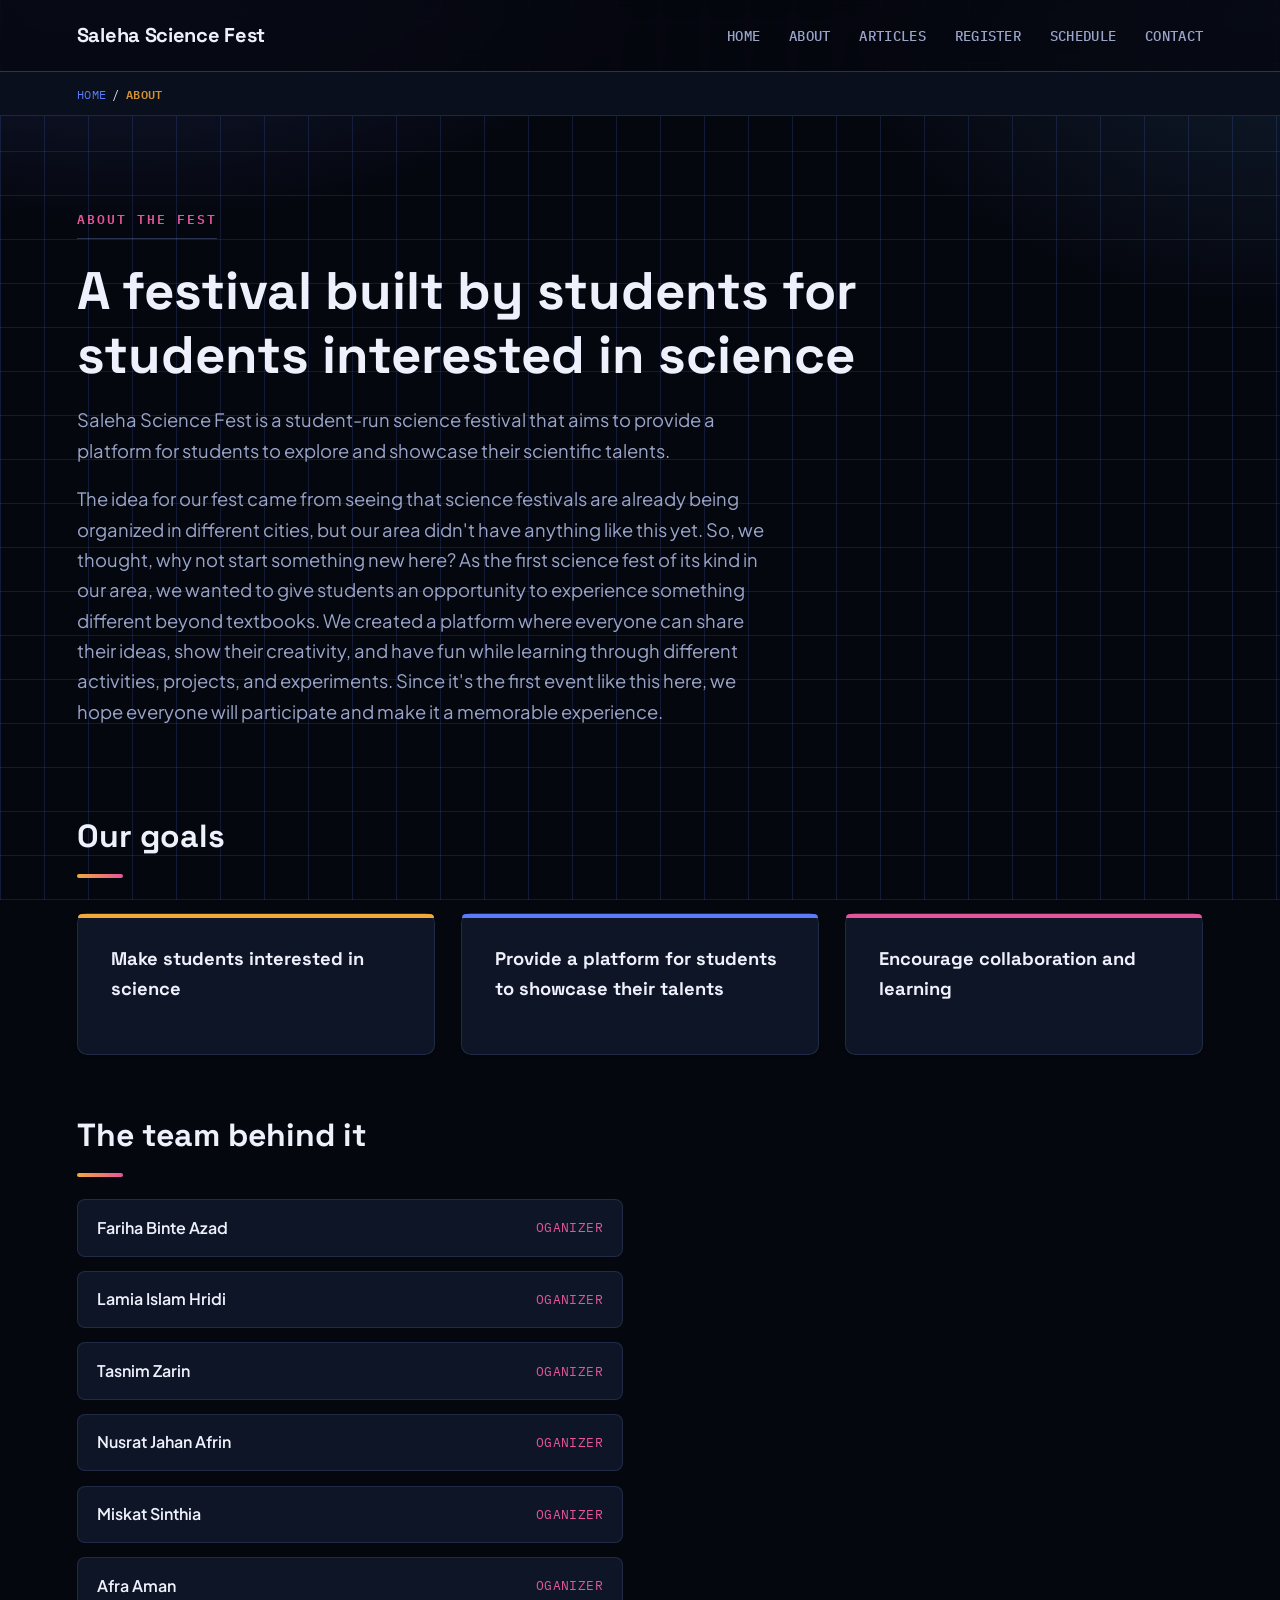
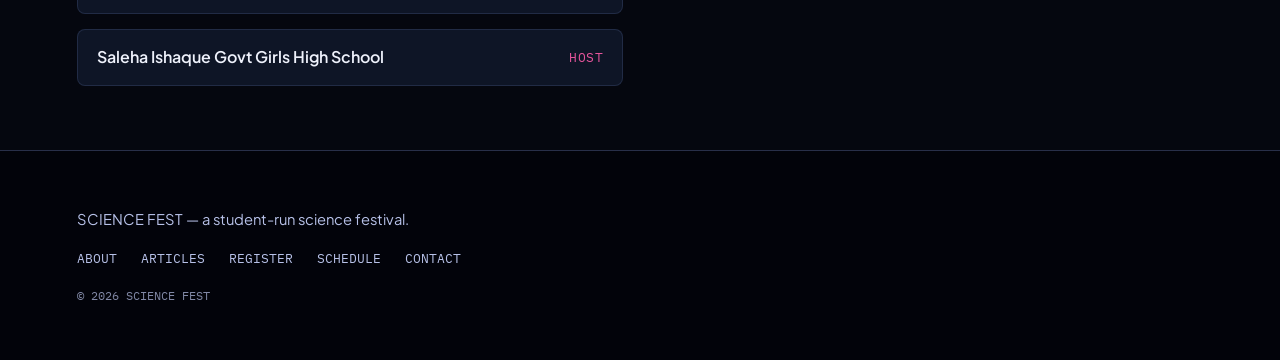
==== about.html @ f6607353 "Add files via upload" ====
<!DOCTYPE html>
<html lang="en">
<head>
<meta charset="UTF-8">
<meta name="viewport" content="width=device-width, initial-scale=1.0">
<title>Saleha Science Fest — About</title>
<link rel="stylesheet" href="interactions.css">
<link rel="stylesheet" href="style.css">
</head>
<body>

<header class="site-header">
  <a href="index.html" class="logo">Saleha Science Fest</a>
  <nav class="site-nav">
    <ul>
      <li><a href="index.html">Home</a></li>
      <li><a href="about.html">About</a></li>
      <li><a href="articles.html">Articles</a></li>
      <li><a href="register.html">Register</a></li>
      <li><a href="schedule.html">Schedule</a></li>
      <li><a href="contact.html">Contact</a></li>
    </ul>
  </nav>
</header>

<nav class="breadcrumb-wrap" aria-label="Breadcrumb">
  <ol class="breadcrumb">
    <li><a href="index.html">Home</a></li>
    <li aria-current="page">About</li>
  </ol>
</nav>

<main>

  <section class="page-intro">
    <p class="eyebrow">About the fest</p>
    <h1>A festival built by students for students interested in science</h1>
    <p class="lead">
      Saleha Science Fest is a student-run science festival that aims to provide a platform for students to explore and showcase their scientific talents.
    </p>
    <p class="lead">
      The idea for our fest came from seeing that science festivals are already being organized in different cities, but our area didn't have anything like this yet.
       So, we thought, why not start something new here? 
       As the first science fest of its kind in our area, we wanted to give students an opportunity to experience something different beyond textbooks.
        We created a platform where everyone can share their ideas, show their creativity, and have fun while learning through different activities, projects, and experiments.
         Since it's the first event like this here, we hope everyone will participate and make it a memorable experience.
    </p>
  </section>

  <section class="about-focus">
    <h2>Our goals</h2>
    <div class="focus-list">
      <article class="focus-item">
        <h3>Make students interested in science</h3>
      </article>
      <article class="focus-item">
        <h3>Provide a platform for students to showcase their talents</h3>
      </article>
      <article class="focus-item">
        <h3>Encourage collaboration and learning</h3>
      </article>
    </div>
  </section>

  <section class="about-team">
    <h2>The team behind it</h2>
    <ul class="team-list">
      <li>
        <span class="team-name">Fariha Binte Azad</span>
        <span class="team-role">Oganizer</span>
      </li>
      <li>
        <span class="team-name">Lamia Islam Hridi</span>
        <span class="team-role">Oganizer</span>
      </li>
      <li>
        <span class="team-name">Tasnim Zarin</span>
        <span class="team-role">Oganizer</span>
      </li>

      <li>
        <span class="team-name">Nusrat Jahan Afrin</span>
        <span class="team-role">Oganizer</span>
      </li>
      <li>
        <span class="team-name">Miskat Sinthia</span>
        <span class="team-role">Oganizer</span>
      </li>
      <li>
        <span class="team-name">Afra Aman</span>
        <span class="team-role">Oganizer</span>
      </li>
      <li>
        <span class="team-name">Saleha Ishaque Govt Girls High School</span>
        <span class="team-role">Host</span>
      </li>
    </ul>
  </section>

</main>

<footer class="site-footer">
  <p>SCIENCE FEST — a student-run science festival.</p>
  <ul class="footer-links">
    <li><a href="about.html">About</a></li>
    <li><a href="articles.html">Articles</a></li>
    <li><a href="register.html">Register</a></li>
    <li><a href="schedule.html">Schedule</a></li>
    <li><a href="contact.html">Contact</a></li>
  </ul>
  <p class="footer-note">© 2026 SCIENCE FEST</p>
</footer>

</body>
</html>
---- interactions.css ----
@view-transition {
  navigation: auto;
}

::view-transition-old(root) {
  animation: site-fade-out 180ms ease-out both;
}

/* Incoming (new) page: fade + grow in from slightly smaller */
::view-transition-new(root) {
  animation: site-fade-in 220ms ease-in both;
}

@keyframes site-fade-out {
  from { opacity: 1; transform: scale(1); }
  to   { opacity: 0; transform: scale(0.98); }
}

@keyframes site-fade-in {
  from { opacity: 0; transform: scale(1.02); }
  to   { opacity: 1; transform: scale(1); }
}

/* 2. Breadcrumb layout only — no visual styling */
.breadcrumb {
  display: flex;
  flex-wrap: wrap;
  align-items: center;
  gap: 6px;
  list-style: none;
  padding: 0;
  margin: 0;
}

.breadcrumb li {
  display: flex;
  align-items: center;
  gap: 6px;
}

.breadcrumb li:not(:last-child)::after {
  content: "/";
}

.breadcrumb a {
  text-decoration: none;
}

.breadcrumb [aria-current="page"] {
  font-weight: 600;
}
---- style.css ----
/* ============================================================
   style.css — Saleha Science Fest
   ------------------------------------------------------------
   Direction: a dark research-lab notebook — deep navy-black
   ground, faint blue graph-paper grid, and marker-pen accents.
   Three "specimen" accent colors (indigo / amber / magenta)
   standing in for the three basic atomic particles, plus a mono
   "instrument label" type for eyebrows/tags/data.

   Palette:
     --c-bg      #05070f  near-black navy ground
     --c-panel   #0e1526  card fill
     --c-ink     #eef1fb  primary text (near-white)
     --c-sub     #9aa5c9  secondary text (muted blue-grey)
     --c-indigo  #5b7cfa  primary accent — electrons / links
     --c-amber   #f2a93c  secondary accent — nucleus / CTAs
     --c-magenta #e6559c  tertiary accent — highlights, tags
     --c-line    rgba(150,175,255,.14)  hairline borders

   Type:
     Space Grotesk   — headings / display
     Plus Jakarta Sans — body copy
     IBM Plex Mono   — eyebrows, tags, timestamps, breadcrumb
   ============================================================ */

@import url('https://fonts.googleapis.com/css2?family=Space+Grotesk:wght@500;600;700&family=Plus+Jakarta+Sans:wght@400;500;600&family=IBM+Plex+Mono:wght@400;500;600&display=swap');

:root {
  --c-bg: #05070f;
  --c-bg-soft: #0a0f1e;
  --c-panel: #0e1526;
  --c-panel-soft: #121a30;
  --c-line: rgba(150, 175, 255, 0.14);
  --c-line-strong: rgba(150, 175, 255, 0.26);

  --c-ink: #eef1fb;
  --c-sub: #9aa5c9;

  --c-indigo: #5b7cfa;
  --c-amber: #f2a93c;
  --c-magenta: #e6559c;

  --font-display: 'Space Grotesk', system-ui, sans-serif;
  --font-body: 'Plus Jakarta Sans', system-ui, -apple-system, "Segoe UI", Roboto, sans-serif;
  --font-mono: 'IBM Plex Mono', ui-monospace, "SFMono-Regular", Menlo, monospace;

  --grid-line: rgba(91, 124, 250, 0.16);
}

* {
  box-sizing: border-box;
}

body {
  margin: 0;
  padding: 0;
  font-family: var(--font-body);
  color: var(--c-ink);
  line-height: 1.65;
  min-height: 100vh;
  position: relative;
  text-align: left;

  background:
    repeating-linear-gradient(0deg, var(--grid-line) 0px, var(--grid-line) 1px, transparent 1px, transparent 44px),
    repeating-linear-gradient(90deg, var(--grid-line) 0px, var(--grid-line) 1px, transparent 1px, transparent 44px),
    radial-gradient(ellipse 900px 520px at 10% -10%, rgba(91, 124, 250, 0.22), transparent 60%),
    radial-gradient(ellipse 800px 560px at 100% 0%, rgba(91, 170, 250, 0.14), transparent 55%),
    var(--c-bg);
  background-attachment: fixed;
}

h1, h2, h3, .logo {
  font-family: var(--font-display);
}

a {
  color: inherit;
}

::selection {
  background: var(--c-amber);
  color: #1c1533;
}

:focus-visible {
  outline: 2px solid var(--c-indigo);
  outline-offset: 3px;
}

/* 1. FIXED BACKGROUND SCIENCE CONTAINER (atom + starfield, sits behind content) */
#science-bg-container {
  position: fixed;
  top: 0;
  left: 0;
  width: 100vw;
  height: 100vh;
  z-index: -1;
  pointer-events: none;
  opacity: 0.75;
}

/* 2. HEADER BANNER — built roomy since a real logo/banner is coming */
.site-header {
  display: flex;
  justify-content: space-between;
  align-items: center;
  padding: 1.2rem 6%;
  background: rgba(5, 7, 15, 0.82);
  backdrop-filter: blur(10px);
  border-bottom: 1px solid var(--c-line-strong);
  position: sticky;
  top: 0;
  z-index: 100;
}

.logo {
  display: flex;
  align-items: center;
  gap: 0.7rem;
  font-size: 1.25rem;
  font-weight: 700;
  color: var(--c-ink);
  text-decoration: none;
  letter-spacing: -0.3px;
}

.logo-placeholder {
  font-family: var(--font-mono);
  font-size: 0.8rem;
  font-weight: 600;
  letter-spacing: 1px;
  color: #fff;
  background: linear-gradient(135deg, var(--c-indigo), var(--c-magenta));
  border-radius: 8px;
  padding: 0.4rem 0.6rem;
}

.site-nav ul {
  display: flex;
  gap: 1.8rem;
  list-style: none;
  margin: 0;
  padding: 0;
}

.site-nav a {
  color: var(--c-sub);
  text-decoration: none;
  font-family: var(--font-mono);
  font-weight: 500;
  font-size: 0.85rem;
  letter-spacing: 0.3px;
  text-transform: uppercase;
  transition: color 0.2s ease;
  border-bottom: 1px solid transparent;
  padding-bottom: 2px;
}

.site-nav a:hover {
  color: var(--c-magenta);
  border-bottom-color: var(--c-magenta);
}

/* 3. BREADCRUMB */
.breadcrumb-wrap {
  padding: 0.7rem 6%;
  background: var(--c-bg-soft);
  border-bottom: 1px solid var(--c-line);
}

.breadcrumb {
  font-family: var(--font-mono);
  font-size: 0.78rem;
  text-transform: uppercase;
  letter-spacing: 0.4px;
}

.breadcrumb a {
  color: var(--c-indigo);
  text-decoration: none;
}

.breadcrumb a:hover {
  color: var(--c-magenta);
}

.breadcrumb [aria-current="page"] {
  color: var(--c-amber);
  filter: brightness(0.85);
}

/* 4. HERO / PAGE INTRO — left-aligned, no centering anywhere */
.hero, .page-intro {
  padding: 5rem 6% 3rem 6%;
  max-width: 950px;
  margin: 0;
  text-align: left;
}

.eyebrow {
  display: inline-block;
  color: var(--c-magenta);
  font-family: var(--font-mono);
  text-transform: uppercase;
  letter-spacing: 2px;
  font-size: 0.82rem;
  font-weight: 600;
  margin-bottom: 0.9rem;
  padding-bottom: 0.4rem;
  border-bottom: 1px solid var(--c-line-strong);
}

.hero h1, .page-intro h1 {
  font-size: clamp(2.1rem, 4.2vw, 3.3rem);
  line-height: 1.2;
  font-weight: 700;
  margin: 0.4rem 0 1.2rem 0;
  color: var(--c-ink);
  text-align: left;
}

.hero-lead, .lead {
  color: var(--c-sub);
  font-size: 1.15rem;
  max-width: 700px;
  text-align: left;
}

.hero-actions {
  display: flex;
  gap: 1rem;
  margin-top: 2rem;
  justify-content: flex-start;
  flex-wrap: wrap;
}

.btn {
  padding: 0.8rem 1.7rem;
  border-radius: 8px;
  text-decoration: none;
  font-weight: 600;
  font-size: 0.92rem;
  font-family: var(--font-body);
  transition: transform 0.18s ease, box-shadow 0.18s ease, background 0.18s ease;
  display: inline-block;
}

.btn-primary {
  background: linear-gradient(135deg, var(--c-indigo), var(--c-magenta));
  color: #fff;
  box-shadow: 0 8px 20px rgba(109, 94, 241, 0.28);
}

.btn-primary:hover {
  transform: translateY(-2px);
  box-shadow: 0 10px 24px rgba(230, 85, 156, 0.32);
}

.btn-secondary {
  border: 1.5px solid var(--c-indigo);
  color: var(--c-indigo);
  background: transparent;
}

.btn-secondary:hover {
  background: var(--c-indigo);
  color: #fff;
  transform: translateY(-2px);
}

/* 5. SECTION HEADINGS (used across home / about / etc.) */
main > section > h2,
.home-highlights h2,
.about-focus h2,
.about-team h2,
.home-cta h2 {
  font-size: clamp(1.5rem, 2.6vw, 2rem);
  font-weight: 700;
  color: var(--c-ink);
  padding: 0 6%;
  margin: 0 0 0.4rem 0;
  text-align: left;
  position: relative;
}

.home-highlights h2::after,
.about-focus h2::after,
.about-team h2::after,
.home-cta h2::after {
  content: "";
  display: block;
  width: 46px;
  height: 4px;
  border-radius: 2px;
  background: linear-gradient(90deg, var(--c-amber), var(--c-magenta));
  margin-top: 0.7rem;
}

.home-cta {
  padding: 1rem 0 4rem 0;
  text-align: left;
}

.home-cta p {
  padding: 0 6%;
  color: var(--c-sub);
  max-width: 640px;
  margin: 0.8rem 0 1.6rem 0;
}

.home-cta .btn {
  margin-left: 6%;
}

/* 6. CARDS — index-card specimens, not glass panels */
.highlight-grid, .article-list, .focus-list, .schedule-list {
  display: grid;
  grid-template-columns: repeat(auto-fit, minmax(280px, 1fr));
  gap: 1.6rem;
  padding: 0 6%;
  margin: 2.2rem 0 3.4rem 0;
  max-width: 1300px;
}

.highlight-card, .article-card, .focus-item, .schedule-item, .register-block, .contact-details {
  background: var(--c-panel);
  border: 1px solid var(--c-line);
  border-radius: 10px;
  padding: 1.9rem 1.9rem 1.9rem 2.1rem;
  text-align: left;
  position: relative;
  box-shadow: 0 1px 2px rgba(0, 0, 0, 0.35);
  transition: transform 0.22s ease, border-color 0.22s ease, box-shadow 0.22s ease;
}

.highlight-card::before, .focus-item::before, .article-card::before {
  content: "";
  position: absolute;
  top: 0;
  left: 0;
  width: 100%;
  height: 4px;
  border-radius: 10px 10px 0 0;
  background: var(--c-amber);
}

.highlight-card:nth-child(2)::before, .focus-item:nth-child(2)::before, .article-card:nth-child(2)::before {
  background: var(--c-indigo);
}

.highlight-card:nth-child(3)::before, .focus-item:nth-child(3)::before, .article-card:nth-child(3)::before {
  background: var(--c-magenta);
}

.highlight-card:hover, .article-card:hover, .focus-item:hover, .schedule-item:hover {
  transform: translateY(-3px);
  border-color: var(--c-line-strong);
  box-shadow: 0 10px 24px rgba(0, 0, 0, 0.45);
}

.highlight-card h3, .article-card h2, .focus-item h3 {
  font-family: var(--font-display);
  color: var(--c-ink);
  font-size: 1.15rem;
  margin-top: 0;
}

.highlight-card p, .focus-item p, .article-card p {
  color: var(--c-sub);
  margin-bottom: 0;
}

.tag {
  color: var(--c-magenta);
  font-family: var(--font-mono);
  font-weight: 600;
  font-size: 0.75rem;
  letter-spacing: 0.6px;
  text-transform: uppercase;
}

.article-card h2 {
  font-size: 1.25rem;
  margin: 0.5rem 0 0.7rem 0;
}

.article-card h2 a {
  text-decoration: none;
  color: var(--c-ink);
}

.article-card h2 a:hover {
  color: var(--c-indigo);
}

.read-more {
  display: inline-block;
  margin-top: 1rem;
  font-family: var(--font-mono);
  font-size: 0.82rem;
  text-transform: uppercase;
  letter-spacing: 0.4px;
  color: var(--c-indigo);
  text-decoration: none;
  border-bottom: 1px solid var(--c-indigo);
}

.read-more:hover {
  color: var(--c-magenta);
  border-bottom-color: var(--c-magenta);
}

/* 7. FULL ARTICLE PAGE */
.article-full {
  padding: 3rem 6% 1rem 6%;
  max-width: 760px;
  text-align: left;
}

.article-full h1 {
  font-size: clamp(2rem, 3.6vw, 2.7rem);
  margin: 0.6rem 0 0.4rem 0;
  color: var(--c-ink);
}

.article-meta {
  font-family: var(--font-mono);
  font-size: 0.82rem;
  color: var(--c-sub);
  text-transform: uppercase;
  letter-spacing: 0.4px;
}

.article-full p {
  color: var(--c-sub);
  font-size: 1.05rem;
}

.back-link {
  padding: 0 6% 4rem 6%;
  max-width: 760px;
}

.back-link a {
  font-family: var(--font-mono);
  font-size: 0.85rem;
  text-transform: uppercase;
  color: var(--c-indigo);
  text-decoration: none;
}

.back-link a:hover {
  color: var(--c-magenta);
}

/* 8. SCHEDULE — a real sequence, so it gets a running index */
.schedule-list {
  counter-reset: session;
}

.schedule-item {
  padding-top: 2.4rem;
}

.schedule-item::after {
  counter-increment: session;
  content: "0" counter(session);
  position: absolute;
  top: 1rem;
  right: 1.3rem;
  font-family: var(--font-mono);
  font-size: 0.75rem;
  letter-spacing: 1px;
  color: var(--c-sub);
  opacity: 0.5;
}

.schedule-time {
  display: inline-block;
  font-family: var(--font-mono);
  font-size: 0.82rem;
  font-weight: 600;
  letter-spacing: 0.3px;
  color: #fff;
  background: var(--c-indigo);
  border-radius: 6px;
  padding: 0.3rem 0.6rem;
  margin-bottom: 0.9rem;
}

.schedule-item h2 {
  font-size: 1.15rem;
  margin: 0 0 0.5rem 0;
  color: var(--c-ink);
}

.schedule-item p {
  color: var(--c-sub);
  margin: 0;
}

/* 9. ABOUT — team list */
.about-team p {
  color: var(--c-sub);
  padding: 0 6%;
  max-width: 700px;
}

.team-list {
  list-style: none;
  padding: 0 6%;
  margin: 1.4rem 0 3.5rem 0;
  display: flex;
  flex-direction: column;
  gap: 0.9rem;
  max-width: 700px;
}

.team-list li {
  display: flex;
  justify-content: space-between;
  align-items: center;
  gap: 1rem;
  padding: 0.9rem 1.2rem;
  background: var(--c-panel);
  border: 1px solid var(--c-line);
  border-radius: 8px;
}

.team-name {
  font-weight: 600;
  color: var(--c-ink);
}

.team-role {
  font-family: var(--font-mono);
  font-size: 0.8rem;
  text-transform: uppercase;
  letter-spacing: 0.4px;
  color: var(--c-magenta);
}

.about-focus {
  margin-top: 1rem;
}

/* 10. REGISTER — form embeds */
.register-block {
  margin: 0 6% 2.2rem 6%;
  padding: 2rem;
}

.register-block h2 {
  font-family: var(--font-display);
  font-size: 1.3rem;
  margin: 0 0 0.4rem 0;
  color: var(--c-ink);
}

.register-block > p {
  color: var(--c-sub);
  margin-bottom: 1.4rem;
}

.form-embed {
  border: 1px solid var(--c-line);
  border-radius: 8px;
  overflow: hidden;
  background: var(--c-bg-soft);
}

.form-embed iframe {
  display: block;
  border: 0;
  width: 100%;
}

/* 11. CONTACT */
.contact-details {
  margin: 0 6% 3.5rem 6%;
  padding: 2rem 2.2rem;
  max-width: 640px;
}

.contact-list {
  list-style: none;
  padding: 0;
  margin: 0;
  display: flex;
  flex-direction: column;
  gap: 1.1rem;
}

.contact-list li {
  display: flex;
  flex-direction: column;
  gap: 0.2rem;
}

.contact-list a {
  color: var(--c-indigo);
  text-decoration: none;
}

.contact-list a:hover {
  color: var(--c-magenta);
}

.contact-label {
  font-family: var(--font-mono);
  font-size: 0.75rem;
  text-transform: uppercase;
  letter-spacing: 0.6px;
  color: var(--c-magenta);
}

/* 12. FOOTER */
.site-footer {
  padding: 2.6rem 6%;
  background: #02030a;
  border-top: 1px solid var(--c-line-strong);
  text-align: left;
  margin-top: 4rem;
  color: #b7c1e8;
  font-size: 0.92rem;
}

.footer-links {
  display: flex;
  gap: 1.5rem;
  flex-wrap: wrap;
  list-style: none;
  padding: 0;
  margin: 1rem 0;
  font-family: var(--font-mono);
  font-size: 0.82rem;
  text-transform: uppercase;
}

.footer-links a {
  color: #b7c1e8;
  text-decoration: none;
}

.footer-links a:hover {
  color: var(--c-amber);
}

.footer-note {
  font-family: var(--font-mono);
  font-size: 0.78rem;
  opacity: 0.7;
}

/* RESPONSIVE */
@media (max-width: 768px) {
  .site-header {
    flex-direction: column;
    align-items: flex-start;
    gap: 1rem;
  }

  .hero, .page-intro {
    padding: 3.5rem 6% 2rem 6%;
  }

  .home-cta .btn {
    margin-left: 0;
  }
}

/* MOTION SAFETY */
@media (prefers-reduced-motion: reduce) {
  .highlight-card, .article-card, .focus-item, .schedule-item, .btn {
    transition: none;
  }
}
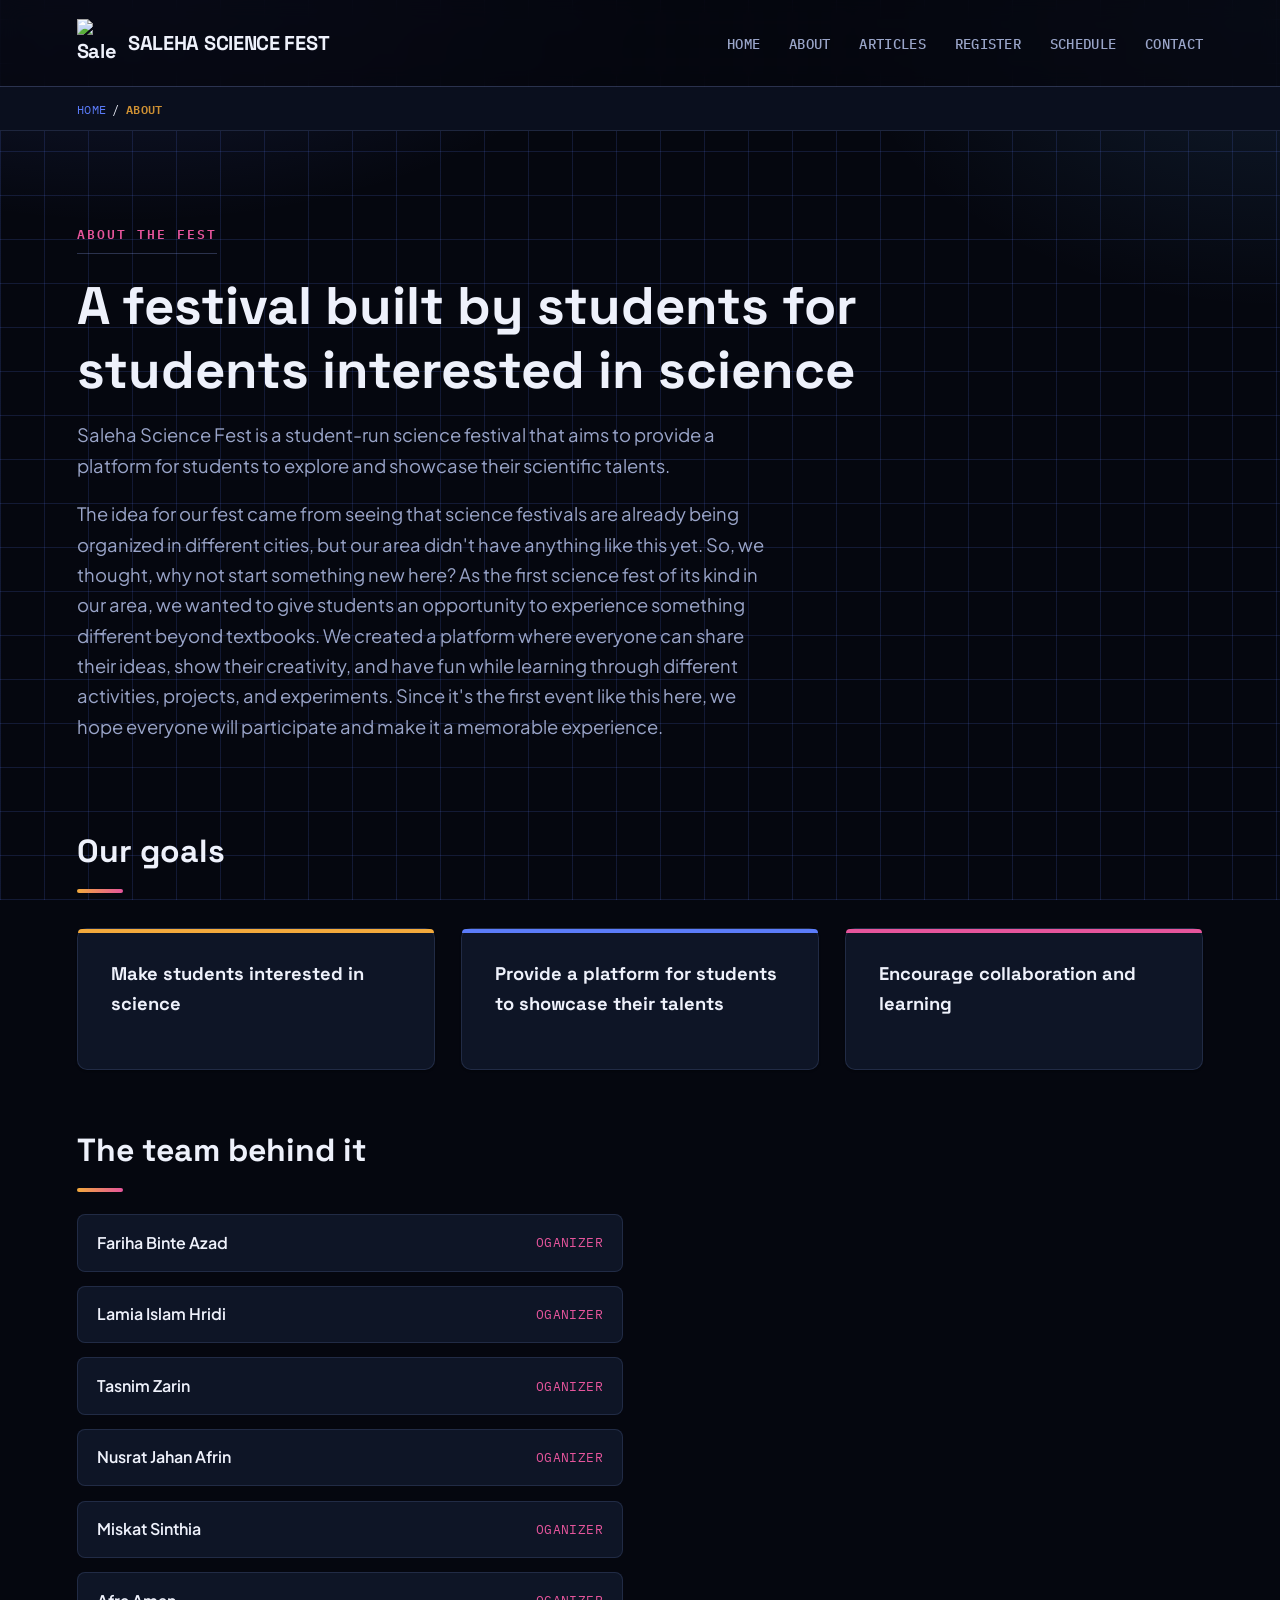
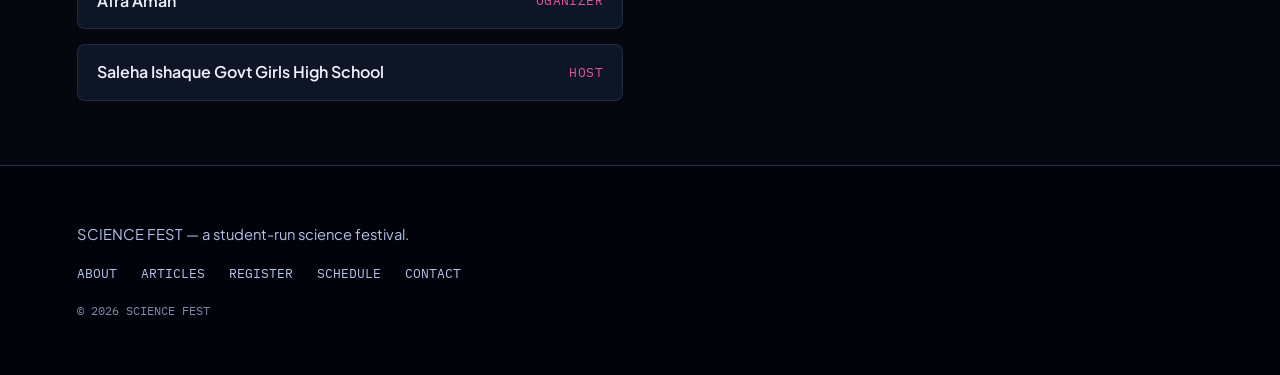
==== commit b49b3470: "fixing logo" ====
--- a/about.html
+++ b/about.html
@@ -10,7 +10,10 @@
 <body>
 
 <header class="site-header">
-  <a href="index.html" class="logo">Saleha Science Fest</a>
+  <a href="index.html" class="logo">
+    <img src="https://files.catbox.moe/ups5zm.png" alt="Saleha Science Fest Logo" width="40" height="48" class="logo-image">
+    <span>SALEHA SCIENCE FEST</span>
+  </a>
   <nav class="site-nav">
     <ul>
       <li><a href="index.html">Home</a></li>
@@ -112,4 +115,4 @@
 </footer>
 
 </body>
-</html>+</html>
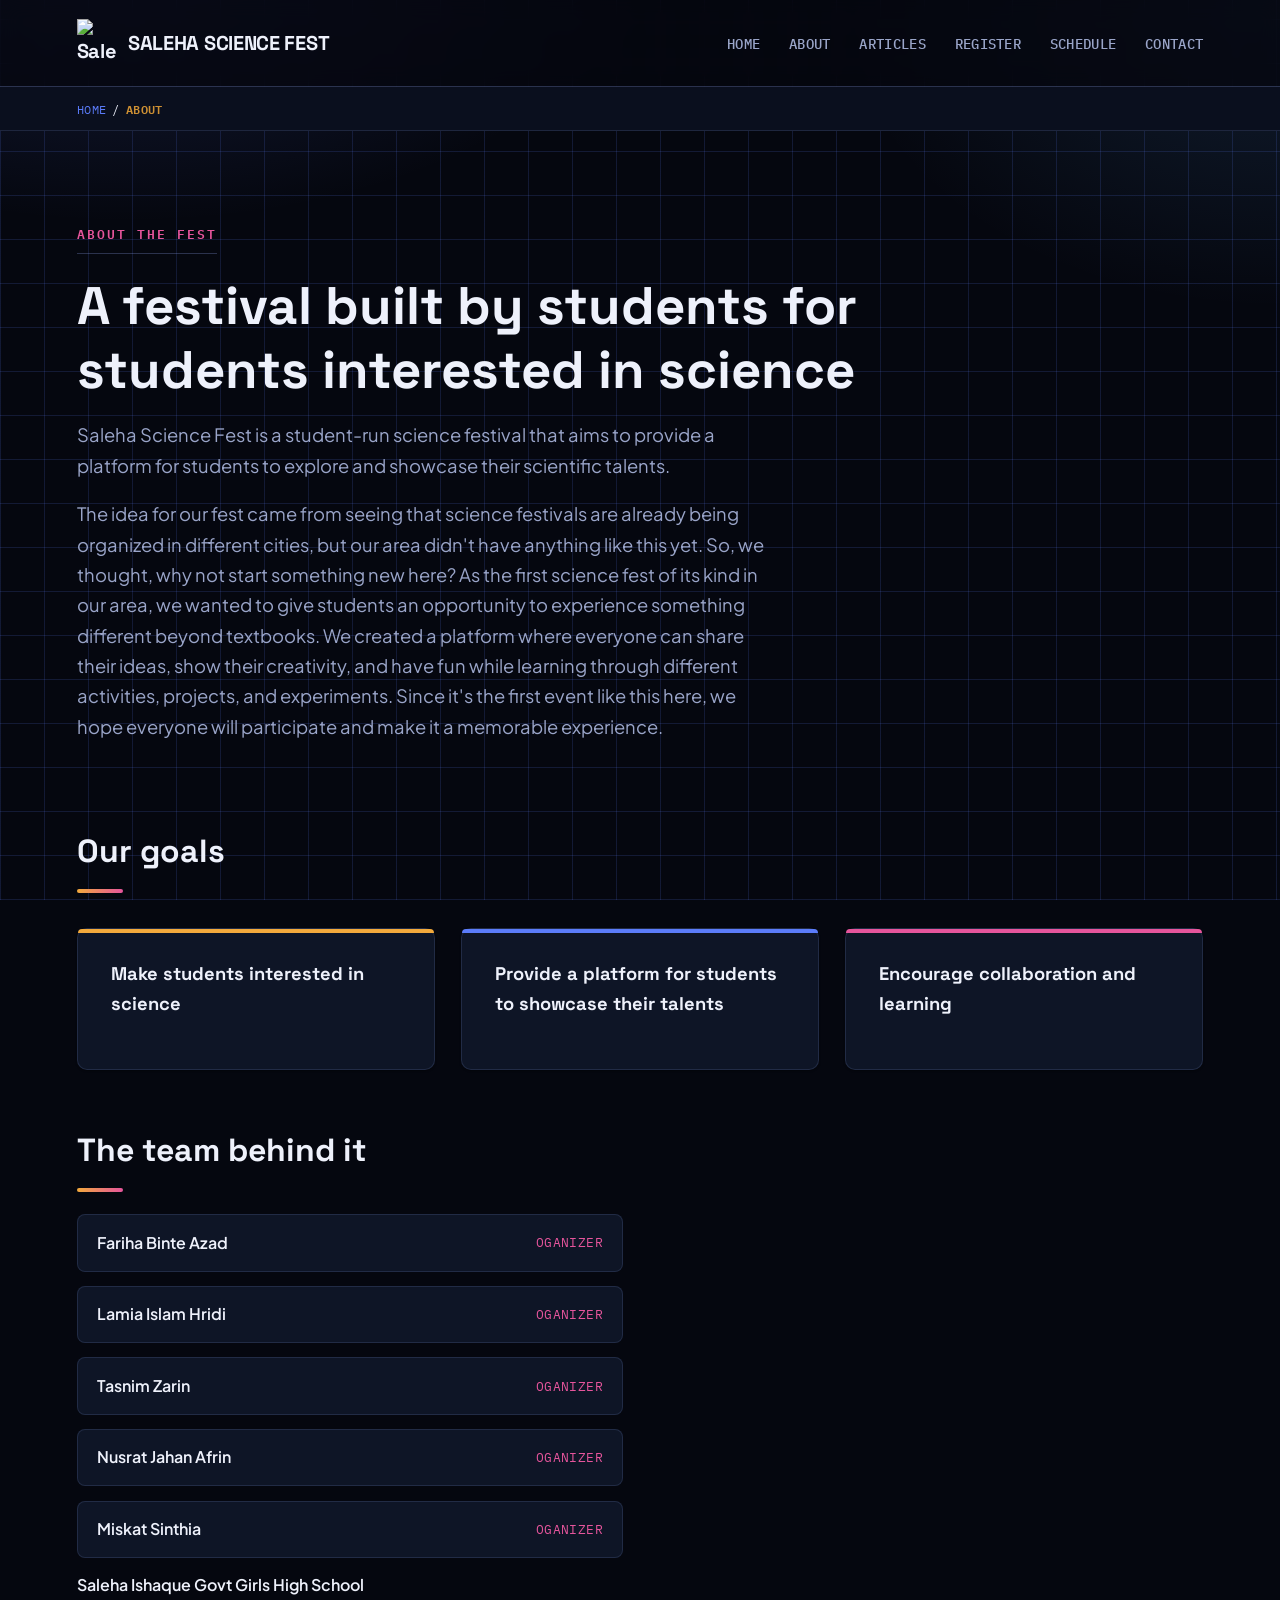
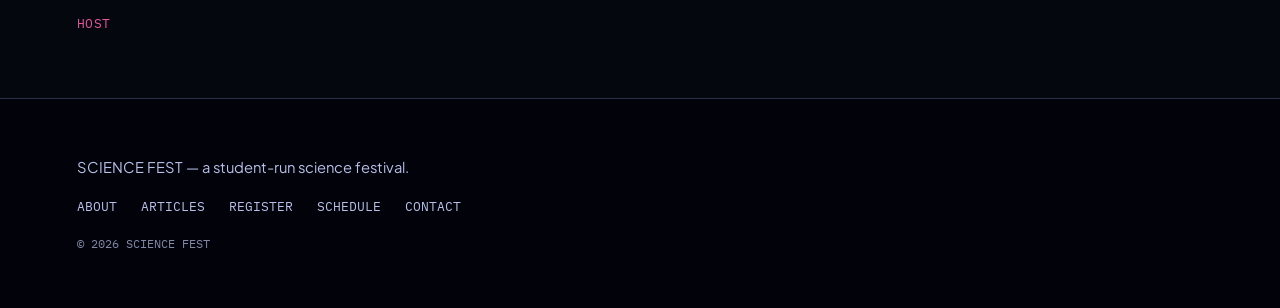
==== commit 882b36ae: "Fix formatting issues in about.html" ====
--- a/about.html
+++ b/about.html
@@ -89,11 +89,6 @@
         <span class="team-name">Miskat Sinthia</span>
         <span class="team-role">Oganizer</span>
       </li>
-      <li>
-        <span class="team-name">Afra Aman</span>
-        <span class="team-role">Oganizer</span>
-      </li>
-      <li>
         <span class="team-name">Saleha Ishaque Govt Girls High School</span>
         <span class="team-role">Host</span>
       </li>
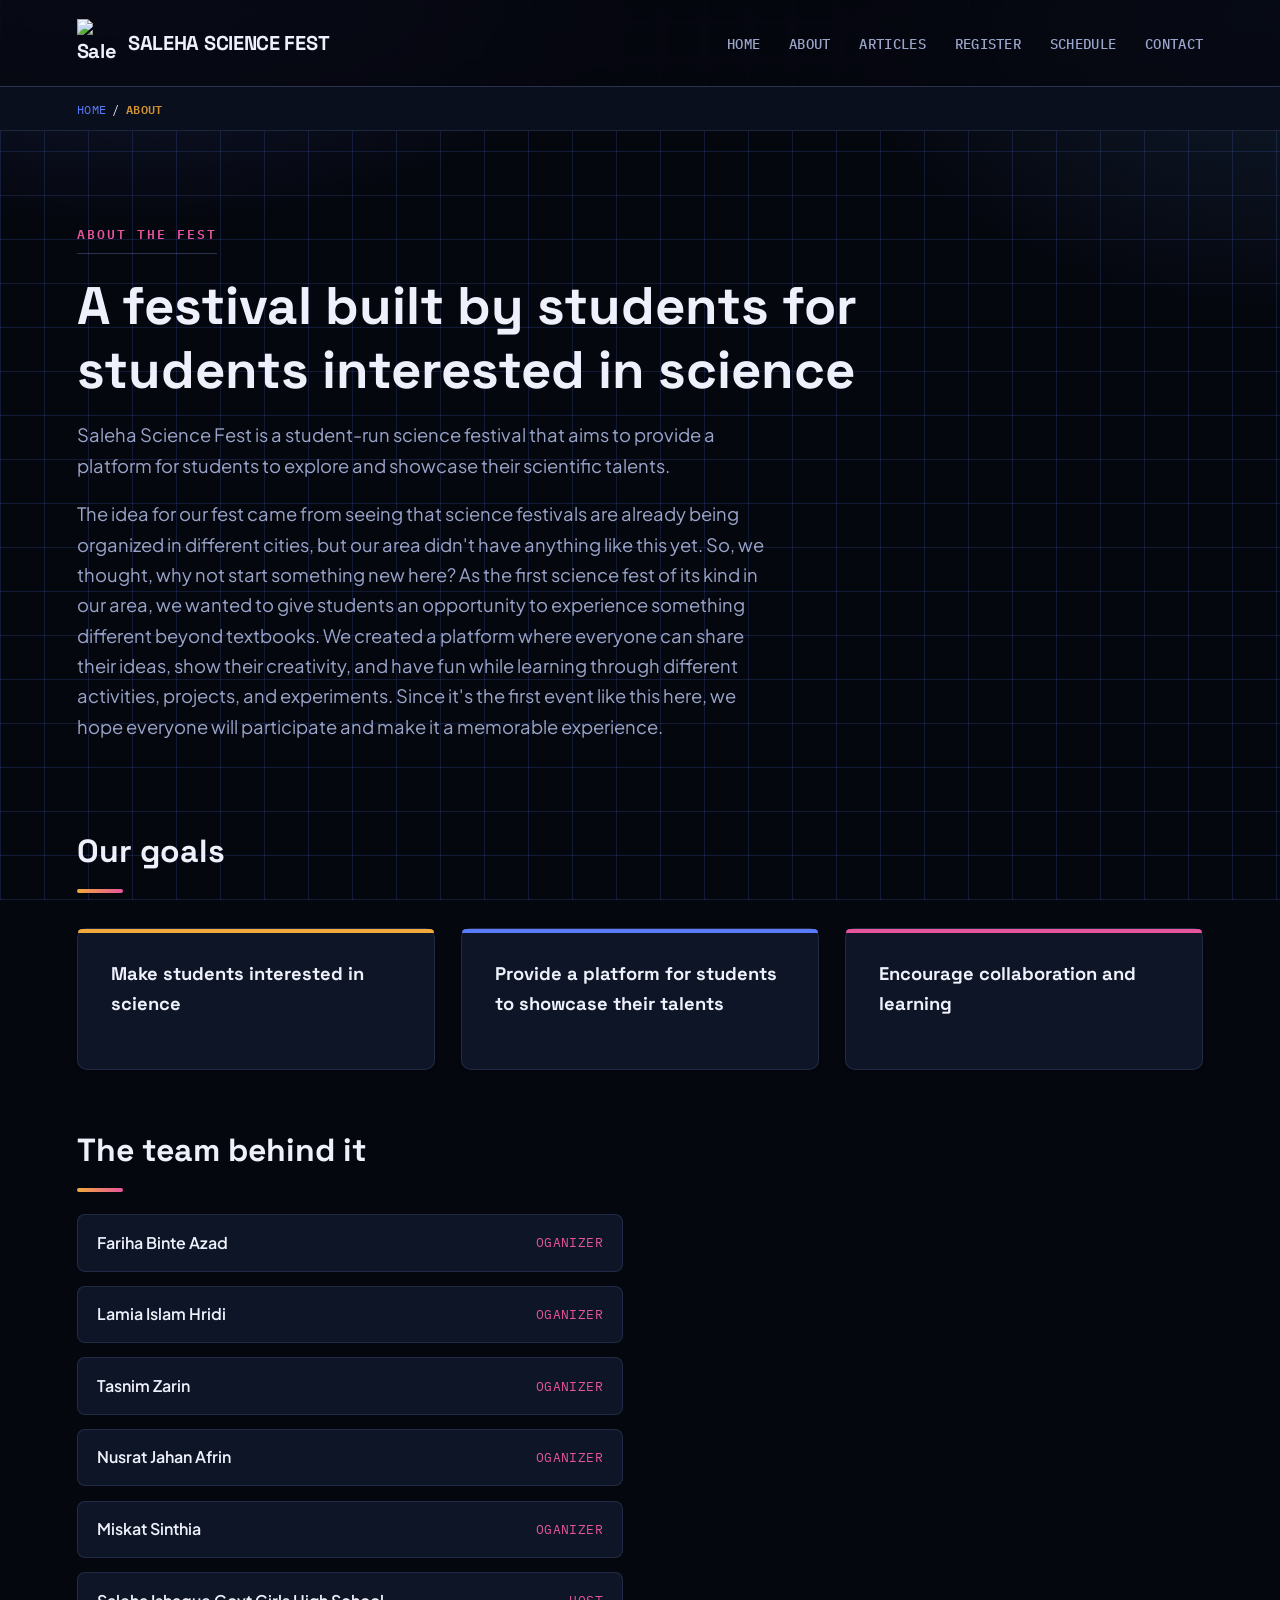
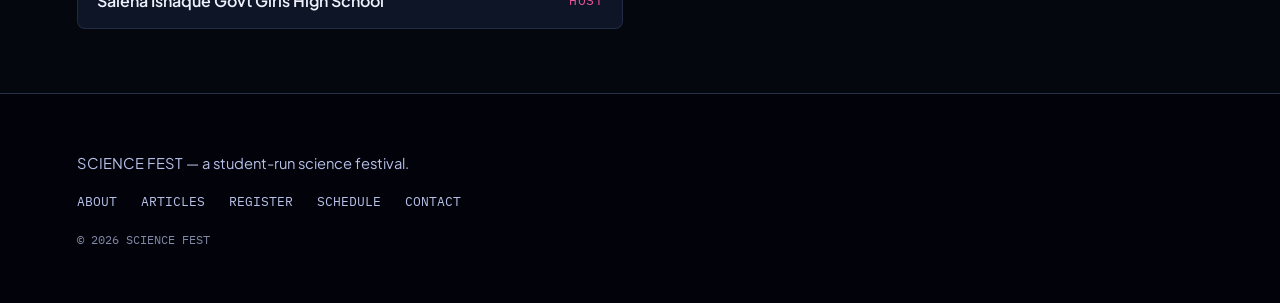
==== commit d942d96e: "Fix formatting issues in about.html" ====
--- a/about.html
+++ b/about.html
@@ -89,6 +89,7 @@
         <span class="team-name">Miskat Sinthia</span>
         <span class="team-role">Oganizer</span>
       </li>
+      <li>
         <span class="team-name">Saleha Ishaque Govt Girls High School</span>
         <span class="team-role">Host</span>
       </li>
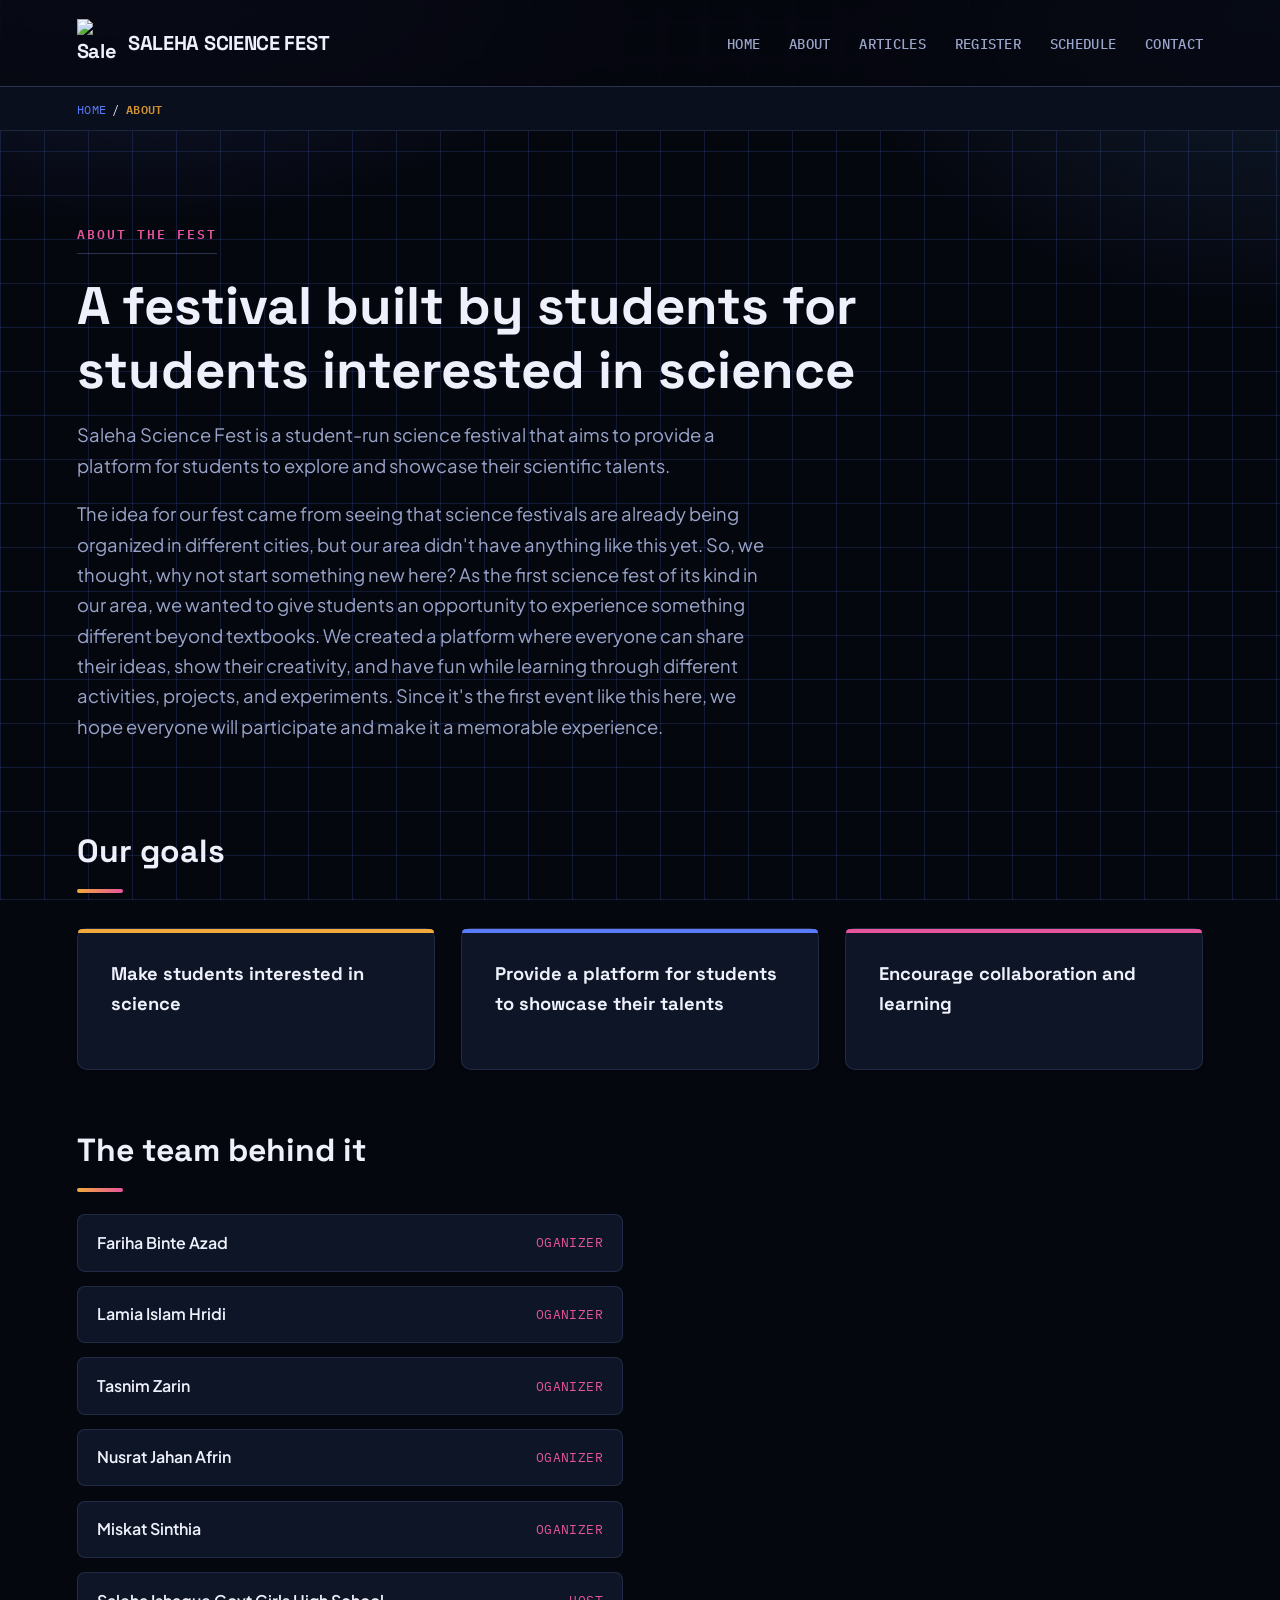
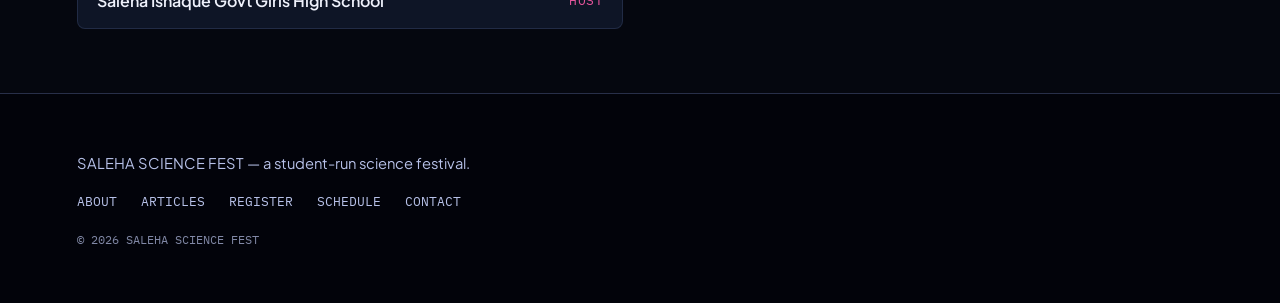
==== commit 5ac5d13d: "Fix HTML formatting and correct typos" ====
--- a/about.html
+++ b/about.html
@@ -99,7 +99,7 @@
 </main>
 
 <footer class="site-footer">
-  <p>SCIENCE FEST — a student-run science festival.</p>
+  <p>SALEHA SCIENCE FEST — a student-run science festival.</p>
   <ul class="footer-links">
     <li><a href="about.html">About</a></li>
     <li><a href="articles.html">Articles</a></li>
@@ -107,7 +107,7 @@
     <li><a href="schedule.html">Schedule</a></li>
     <li><a href="contact.html">Contact</a></li>
   </ul>
-  <p class="footer-note">© 2026 SCIENCE FEST</p>
+  <p class="footer-note">© 2026 SALEHA SCIENCE FEST</p>
 </footer>
 
 </body>
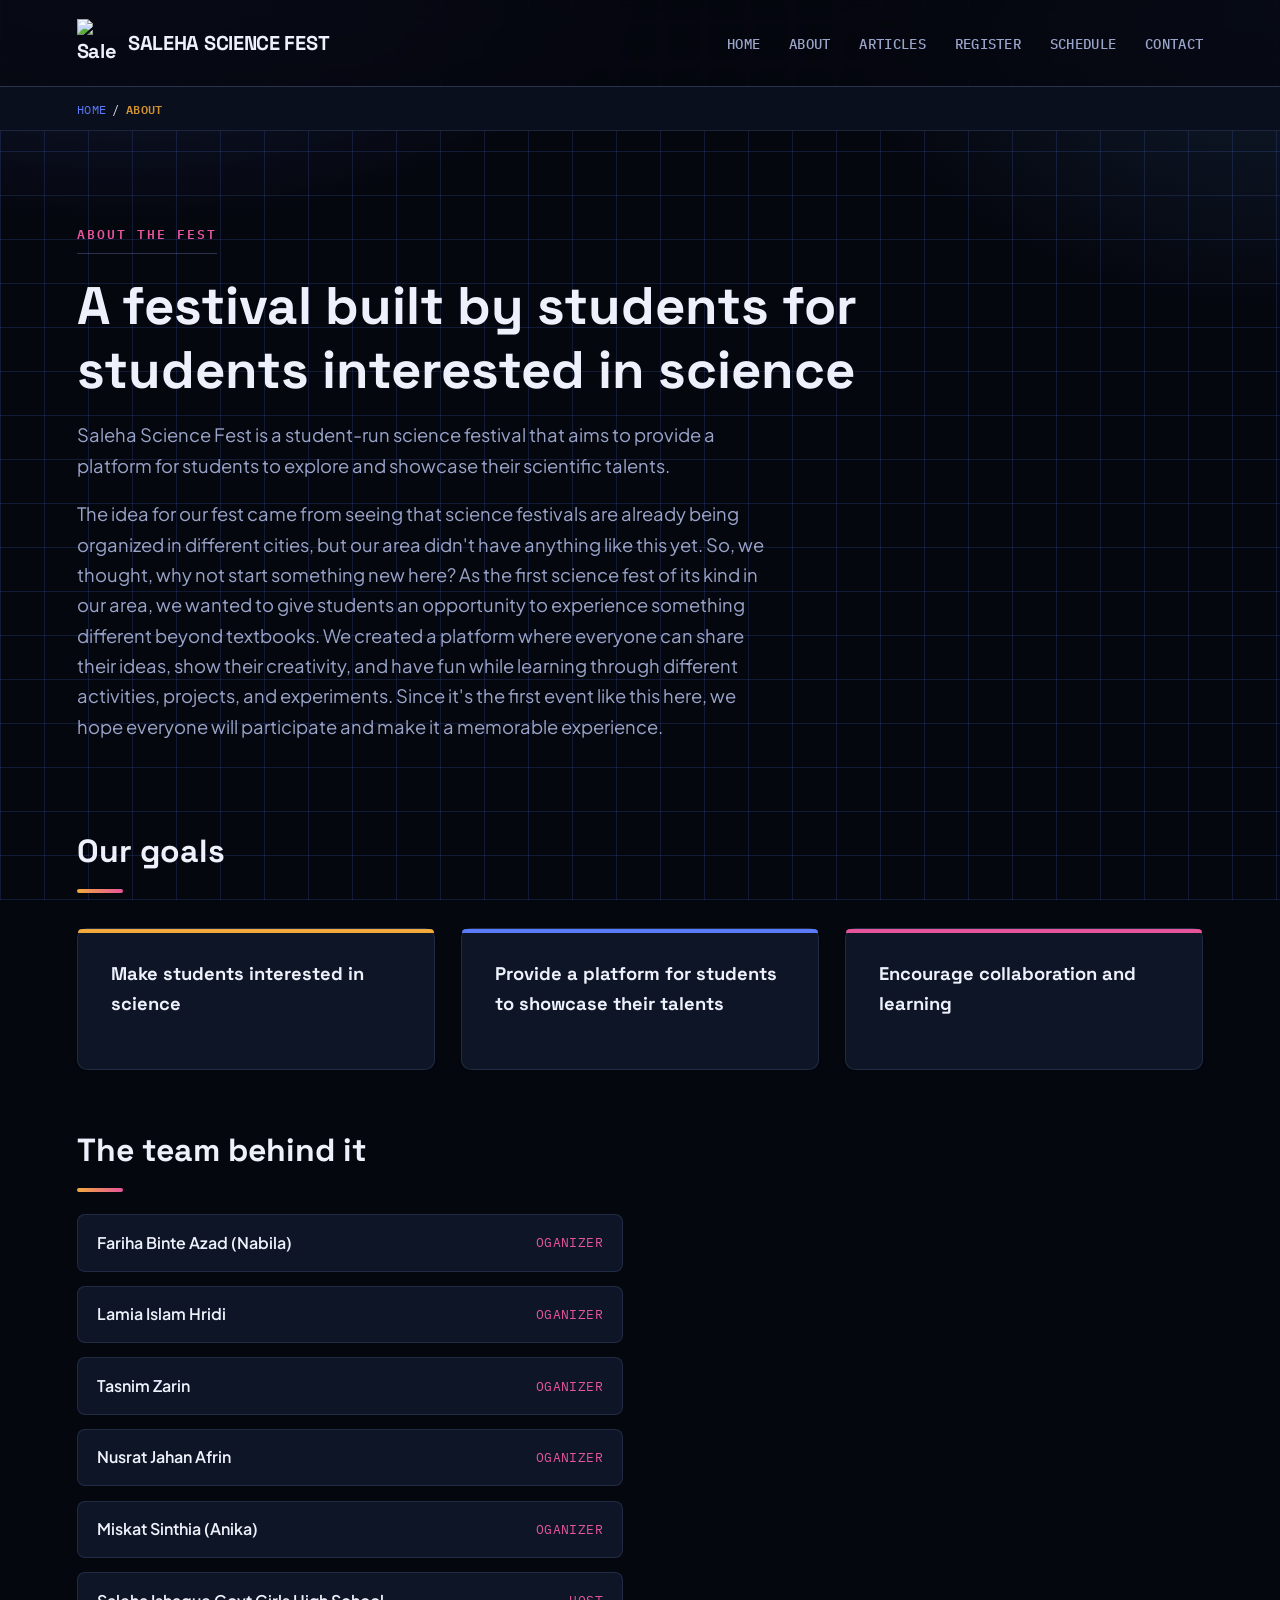
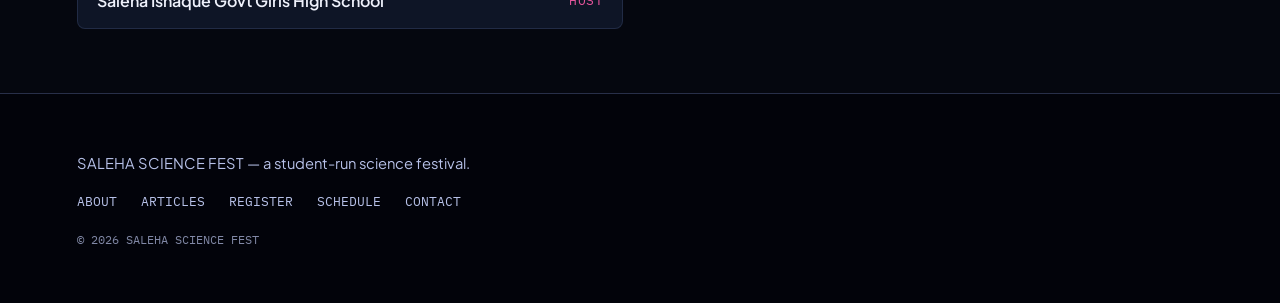
==== commit 10e5153c: "Fix formatting issues in about.html" ====
--- a/about.html
+++ b/about.html
@@ -69,7 +69,7 @@
     <h2>The team behind it</h2>
     <ul class="team-list">
       <li>
-        <span class="team-name">Fariha Binte Azad</span>
+        <span class="team-name">Fariha Binte Azad (Nabila)</span>
         <span class="team-role">Oganizer</span>
       </li>
       <li>
@@ -86,7 +86,7 @@
         <span class="team-role">Oganizer</span>
       </li>
       <li>
-        <span class="team-name">Miskat Sinthia</span>
+        <span class="team-name">Miskat Sinthia (Anika)</span>
         <span class="team-role">Oganizer</span>
       </li>
       <li>
